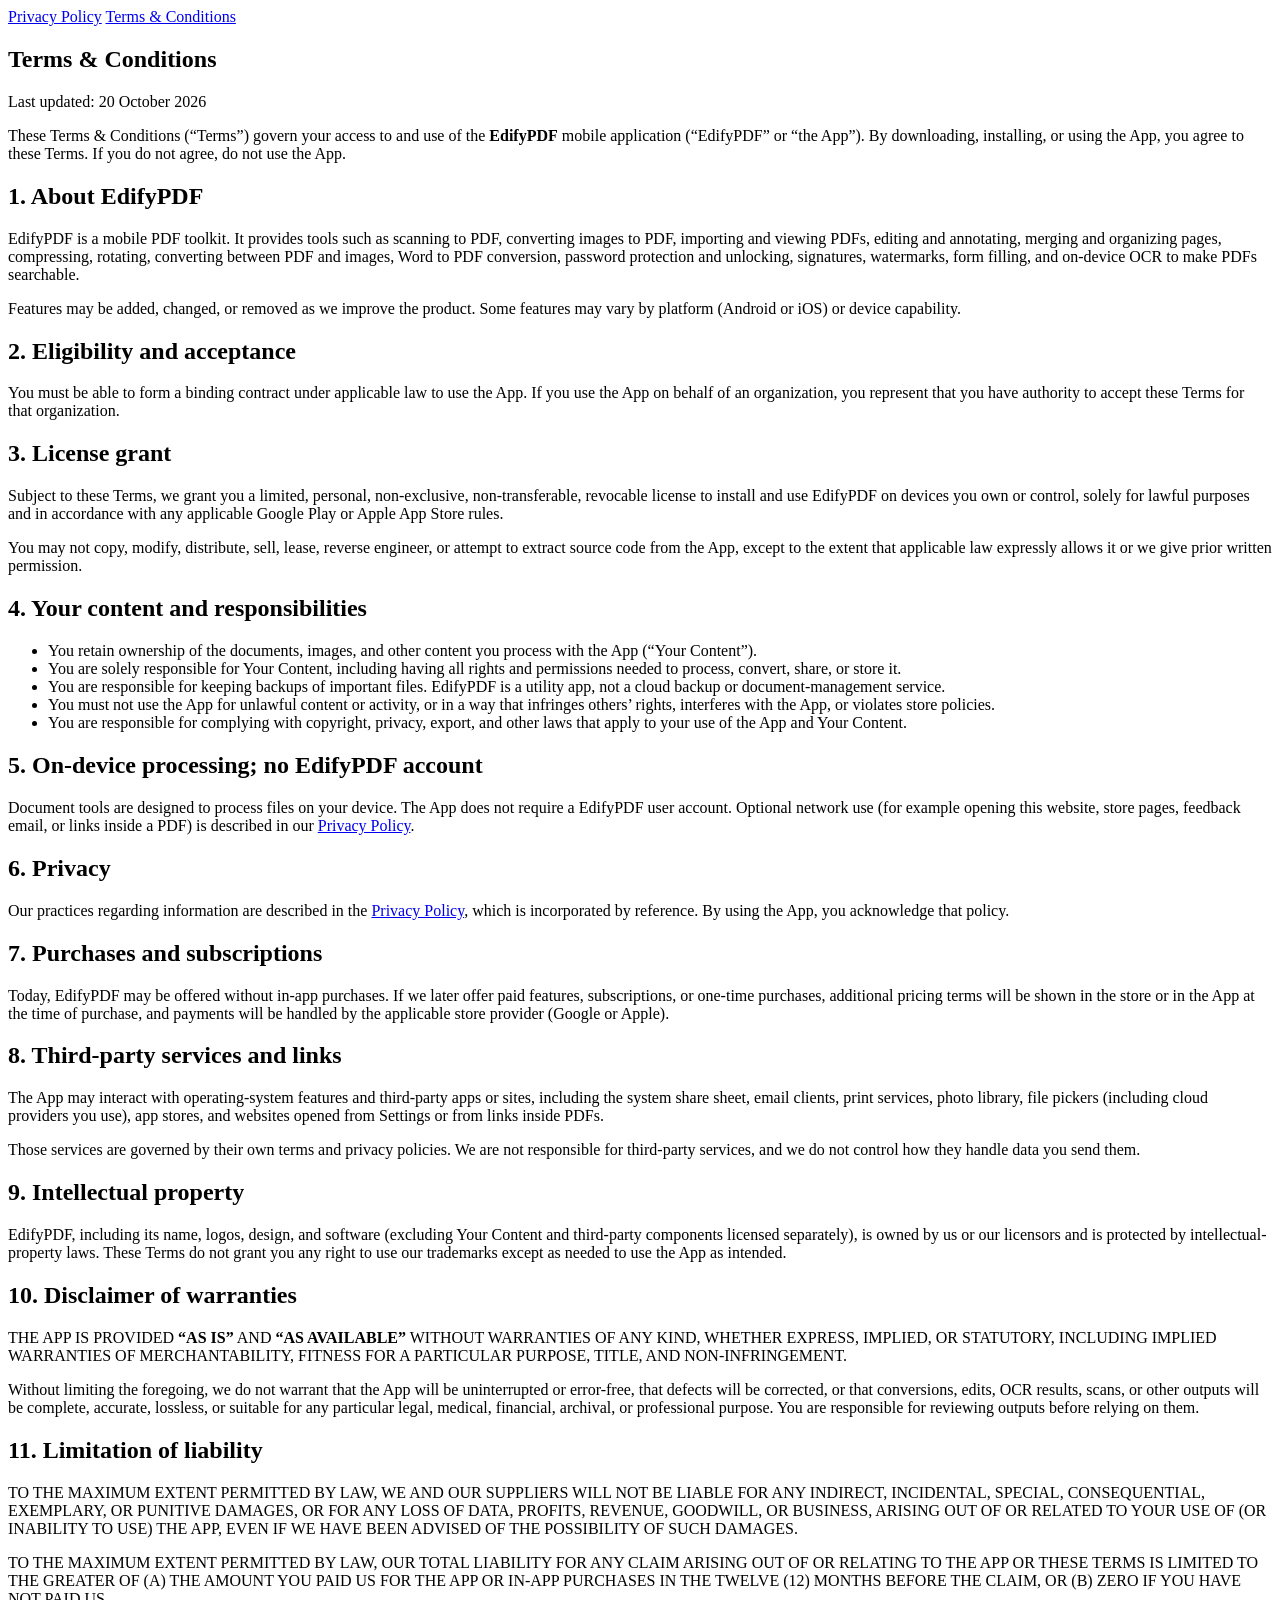
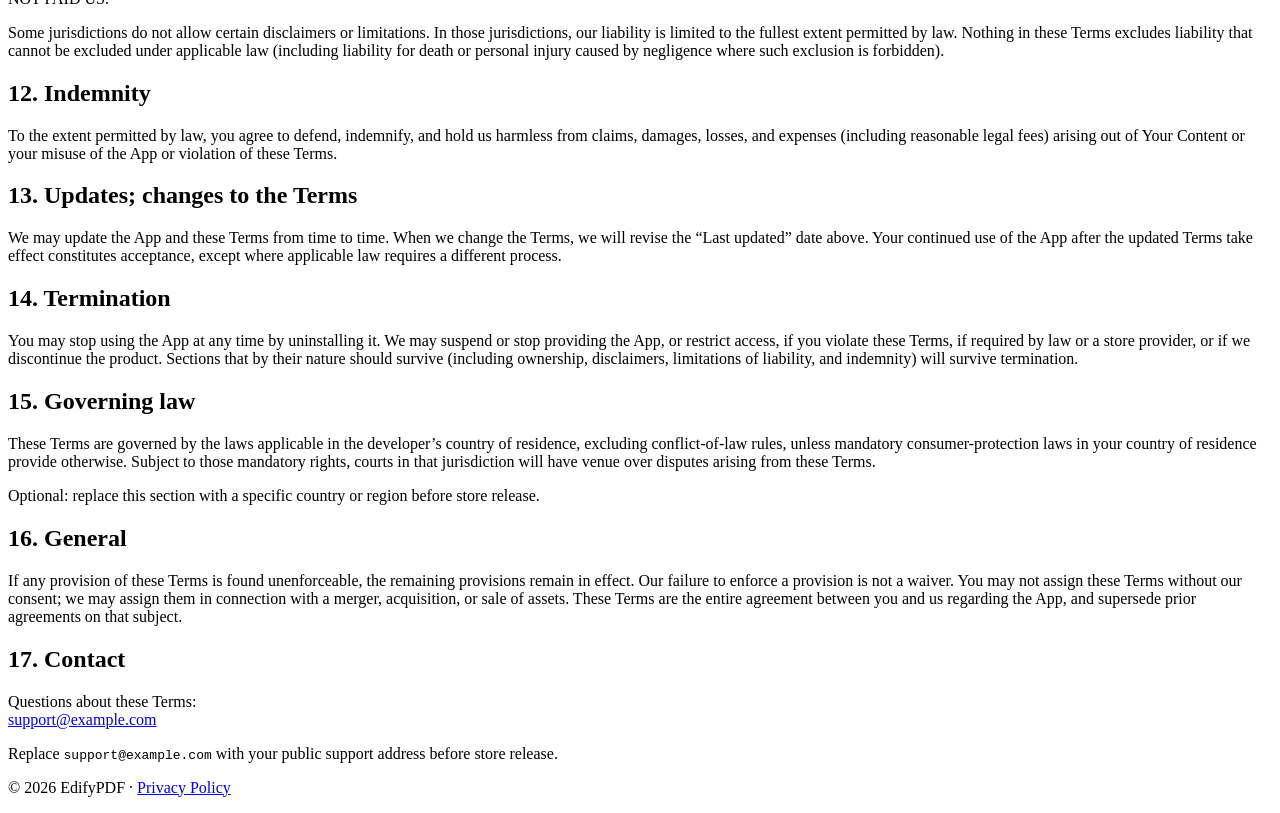
==== terms.html @ 78667383 "Project name changed" ====
<!DOCTYPE html>
<html lang="en">
  <head>
    <meta charset="utf-8" />
    <meta name="viewport" content="width=device-width, initial-scale=1" />
    <title>Terms &amp; Conditions — EdifyPDF</title>
    <meta
      name="description"
      content="Terms and Conditions for the EdifyPDF mobile application."
    />
    <link rel="stylesheet" href="styles.css" />
  </head>
  <body>
    <header>
      <nav>
        <a href="privacy.html">Privacy Policy</a>
        <a href="terms.html">Terms &amp; Conditions</a>
      </nav>
    </header>
    <main>
      <article class="card">
        <h1>Terms &amp; Conditions</h1>
        <p class="muted">Last updated: 20 October 2026</p>

        <p>
          These Terms &amp; Conditions (“Terms”) govern your access to and use
          of the <strong>EdifyPDF</strong> mobile application (“EdifyPDF” or
          “the App”). By downloading, installing, or using the App, you agree to
          these Terms. If you do not agree, do not use the App.
        </p>

        <h2>1. About EdifyPDF</h2>
        <p>
          EdifyPDF is a mobile PDF toolkit. It provides tools such as scanning
          to PDF, converting images to PDF, importing and viewing PDFs, editing
          and annotating, merging and organizing pages, compressing, rotating,
          converting between PDF and images, Word to PDF conversion, password
          protection and unlocking, signatures, watermarks, form filling, and
          on-device OCR to make PDFs searchable.
        </p>
        <p>
          Features may be added, changed, or removed as we improve the product.
          Some features may vary by platform (Android or iOS) or device
          capability.
        </p>

        <h2>2. Eligibility and acceptance</h2>
        <p>
          You must be able to form a binding contract under applicable law to
          use the App. If you use the App on behalf of an organization, you
          represent that you have authority to accept these Terms for that
          organization.
        </p>

        <h2>3. License grant</h2>
        <p>
          Subject to these Terms, we grant you a limited, personal,
          non-exclusive, non-transferable, revocable license to install and use
          EdifyPDF on devices you own or control, solely for lawful purposes
          and in accordance with any applicable Google Play or Apple App Store
          rules.
        </p>
        <p>
          You may not copy, modify, distribute, sell, lease, reverse engineer,
          or attempt to extract source code from the App, except to the extent
          that applicable law expressly allows it or we give prior written
          permission.
        </p>

        <h2>4. Your content and responsibilities</h2>
        <ul>
          <li>
            You retain ownership of the documents, images, and other content you
            process with the App (“Your Content”).
          </li>
          <li>
            You are solely responsible for Your Content, including having all
            rights and permissions needed to process, convert, share, or store
            it.
          </li>
          <li>
            You are responsible for keeping backups of important files. EdifyPDF is a utility app, not a cloud backup or document-management
            service.
          </li>
          <li>
            You must not use the App for unlawful content or activity, or in a
            way that infringes others’ rights, interferes with the App, or
            violates store policies.
          </li>
          <li>
            You are responsible for complying with copyright, privacy, export,
            and other laws that apply to your use of the App and Your Content.
          </li>
        </ul>

        <h2>5. On-device processing; no EdifyPDF account</h2>
        <p>
          Document tools are designed to process files on your device. The App
          does not require a EdifyPDF user account. Optional network use (for
          example opening this website, store pages, feedback email, or links
          inside a PDF) is described in our
          <a href="privacy.html">Privacy Policy</a>.
        </p>

        <h2>6. Privacy</h2>
        <p>
          Our practices regarding information are described in the
          <a href="privacy.html">Privacy Policy</a>, which is incorporated by
          reference. By using the App, you acknowledge that policy.
        </p>

        <h2>7. Purchases and subscriptions</h2>
        <p>
          Today, EdifyPDF may be offered without in-app purchases. If we later
          offer paid features, subscriptions, or one-time purchases, additional
          pricing terms will be shown in the store or in the App at the time of
          purchase, and payments will be handled by the applicable store
          provider (Google or Apple).
        </p>

        <h2>8. Third-party services and links</h2>
        <p>
          The App may interact with operating-system features and third-party
          apps or sites, including the system share sheet, email clients, print
          services, photo library, file pickers (including cloud providers you
          use), app stores, and websites opened from Settings or from links
          inside PDFs.
        </p>
        <p>
          Those services are governed by their own terms and privacy policies.
          We are not responsible for third-party services, and we do not control
          how they handle data you send them.
        </p>

        <h2>9. Intellectual property</h2>
        <p>
          EdifyPDF, including its name, logos, design, and software (excluding
          Your Content and third-party components licensed separately), is owned
          by us or our licensors and is protected by intellectual-property laws.
          These Terms do not grant you any right to use our trademarks except as
          needed to use the App as intended.
        </p>

        <h2>10. Disclaimer of warranties</h2>
        <p>
          THE APP IS PROVIDED <strong>“AS IS”</strong> AND
          <strong>“AS AVAILABLE”</strong> WITHOUT WARRANTIES OF ANY KIND,
          WHETHER EXPRESS, IMPLIED, OR STATUTORY, INCLUDING IMPLIED WARRANTIES OF
          MERCHANTABILITY, FITNESS FOR A PARTICULAR PURPOSE, TITLE, AND
          NON-INFRINGEMENT.
        </p>
        <p>
          Without limiting the foregoing, we do not warrant that the App will be
          uninterrupted or error-free, that defects will be corrected, or that
          conversions, edits, OCR results, scans, or other outputs will be
          complete, accurate, lossless, or suitable for any particular legal,
          medical, financial, archival, or professional purpose. You are
          responsible for reviewing outputs before relying on them.
        </p>

        <h2>11. Limitation of liability</h2>
        <p>
          TO THE MAXIMUM EXTENT PERMITTED BY LAW, WE AND OUR SUPPLIERS WILL NOT
          BE LIABLE FOR ANY INDIRECT, INCIDENTAL, SPECIAL, CONSEQUENTIAL,
          EXEMPLARY, OR PUNITIVE DAMAGES, OR FOR ANY LOSS OF DATA, PROFITS,
          REVENUE, GOODWILL, OR BUSINESS, ARISING OUT OF OR RELATED TO YOUR USE
          OF (OR INABILITY TO USE) THE APP, EVEN IF WE HAVE BEEN ADVISED OF THE
          POSSIBILITY OF SUCH DAMAGES.
        </p>
        <p>
          TO THE MAXIMUM EXTENT PERMITTED BY LAW, OUR TOTAL LIABILITY FOR ANY
          CLAIM ARISING OUT OF OR RELATING TO THE APP OR THESE TERMS IS LIMITED
          TO THE GREATER OF (A) THE AMOUNT YOU PAID US FOR THE APP OR IN-APP
          PURCHASES IN THE TWELVE (12) MONTHS BEFORE THE CLAIM, OR (B) ZERO IF
          YOU HAVE NOT PAID US.
        </p>
        <p>
          Some jurisdictions do not allow certain disclaimers or limitations. In
          those jurisdictions, our liability is limited to the fullest extent
          permitted by law. Nothing in these Terms excludes liability that
          cannot be excluded under applicable law (including liability for death
          or personal injury caused by negligence where such exclusion is
          forbidden).
        </p>

        <h2>12. Indemnity</h2>
        <p>
          To the extent permitted by law, you agree to defend, indemnify, and
          hold us harmless from claims, damages, losses, and expenses (including
          reasonable legal fees) arising out of Your Content or your misuse of
          the App or violation of these Terms.
        </p>

        <h2>13. Updates; changes to the Terms</h2>
        <p>
          We may update the App and these Terms from time to time. When we
          change the Terms, we will revise the “Last updated” date above. Your
          continued use of the App after the updated Terms take effect
          constitutes acceptance, except where applicable law requires a
          different process.
        </p>

        <h2>14. Termination</h2>
        <p>
          You may stop using the App at any time by uninstalling it. We may
          suspend or stop providing the App, or restrict access, if you violate
          these Terms, if required by law or a store provider, or if we
          discontinue the product. Sections that by their nature should survive
          (including ownership, disclaimers, limitations of liability, and
          indemnity) will survive termination.
        </p>

        <h2>15. Governing law</h2>
        <p>
          These Terms are governed by the laws applicable in the developer’s
          country of residence, excluding conflict-of-law rules, unless
          mandatory consumer-protection laws in your country of residence
          provide otherwise. Subject to those mandatory rights, courts in that
          jurisdiction will have venue over disputes arising from these Terms.
        </p>
        <p class="muted">
          Optional: replace this section with a specific country or region
          before store release.
        </p>

        <h2>16. General</h2>
        <p>
          If any provision of these Terms is found unenforceable, the remaining
          provisions remain in effect. Our failure to enforce a provision is not
          a waiver. You may not assign these Terms without our consent; we may
          assign them in connection with a merger, acquisition, or sale of
          assets. These Terms are the entire agreement between you and us
          regarding the App, and supersede prior agreements on that subject.
        </p>

        <h2>17. Contact</h2>
        <p>
          Questions about these Terms:<br />
          <a href="mailto:support@example.com">support@example.com</a>
        </p>
        <p class="muted">
          Replace <code>support@example.com</code> with your public support
          address before store release.
        </p>
      </article>
    </main>
    <footer>
      <p>© 2026 EdifyPDF · <a href="privacy.html">Privacy Policy</a></p>
    </footer>
  </body>
</html>
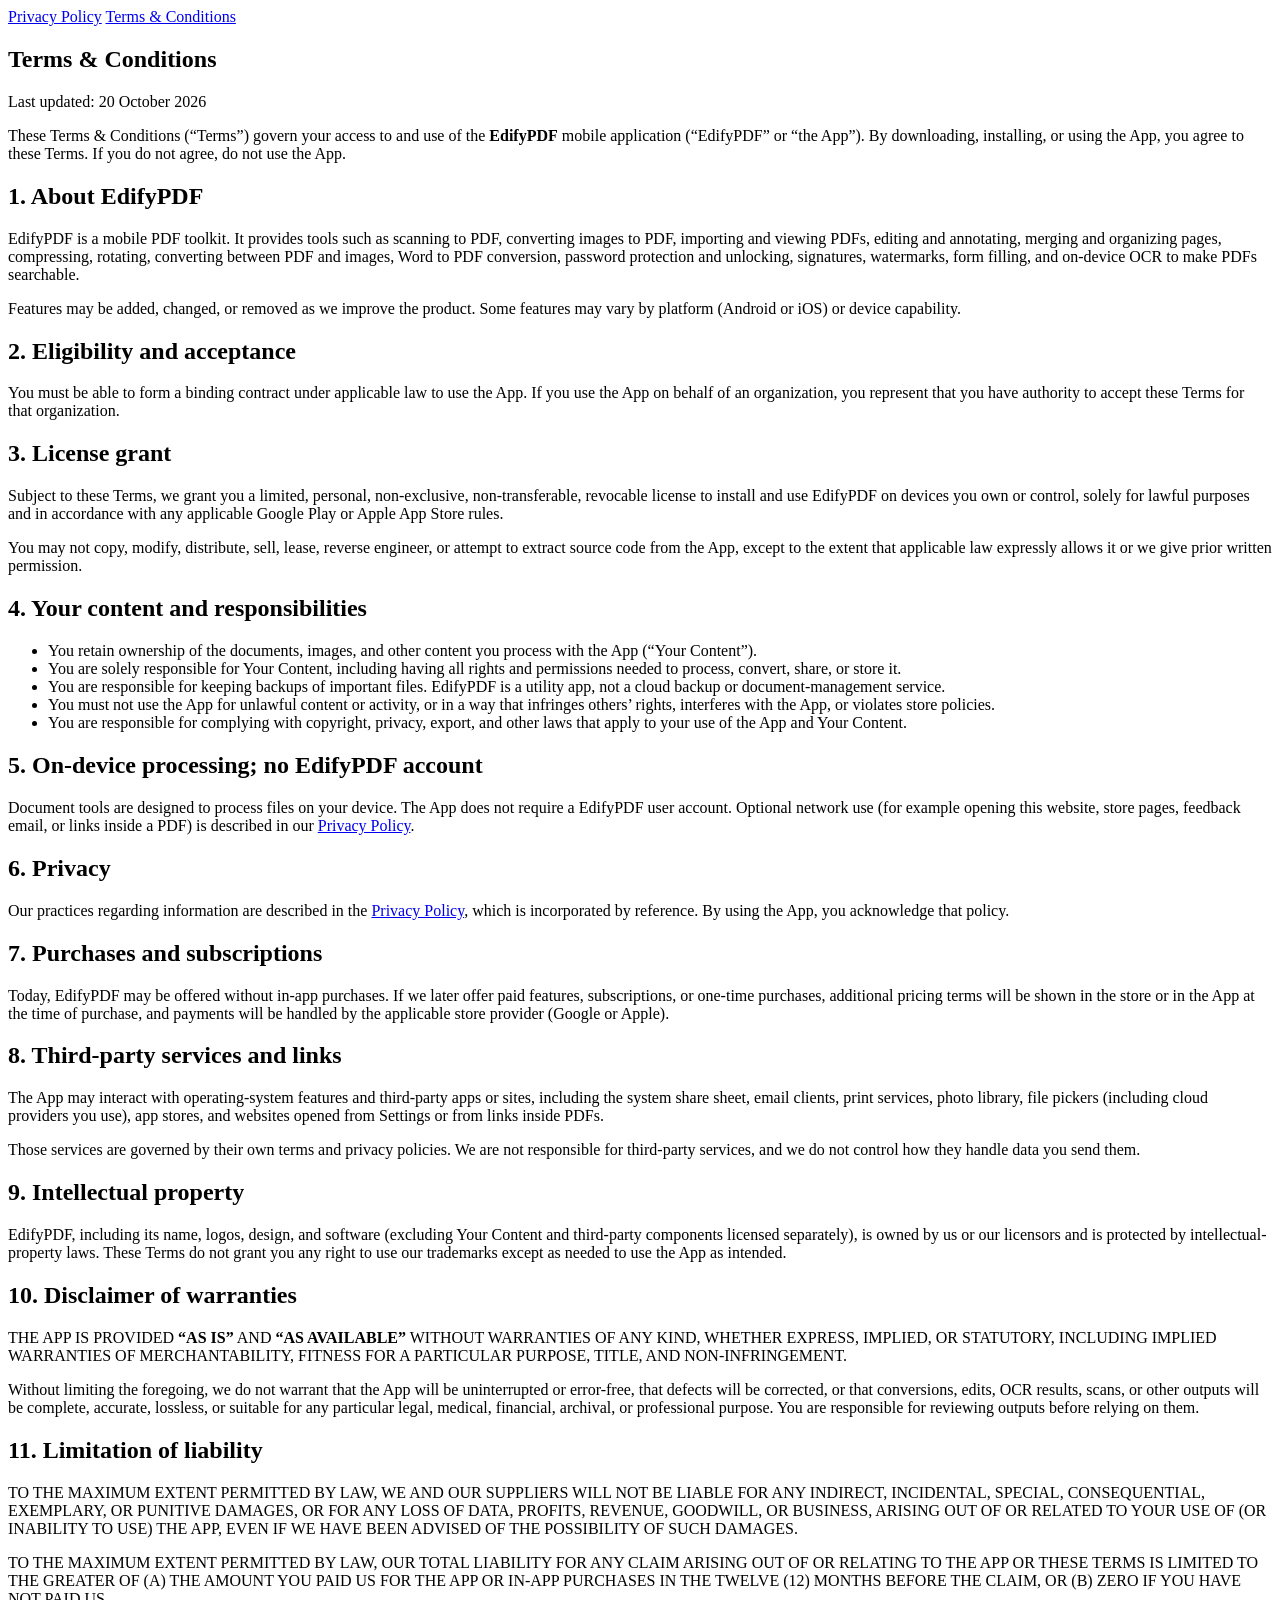
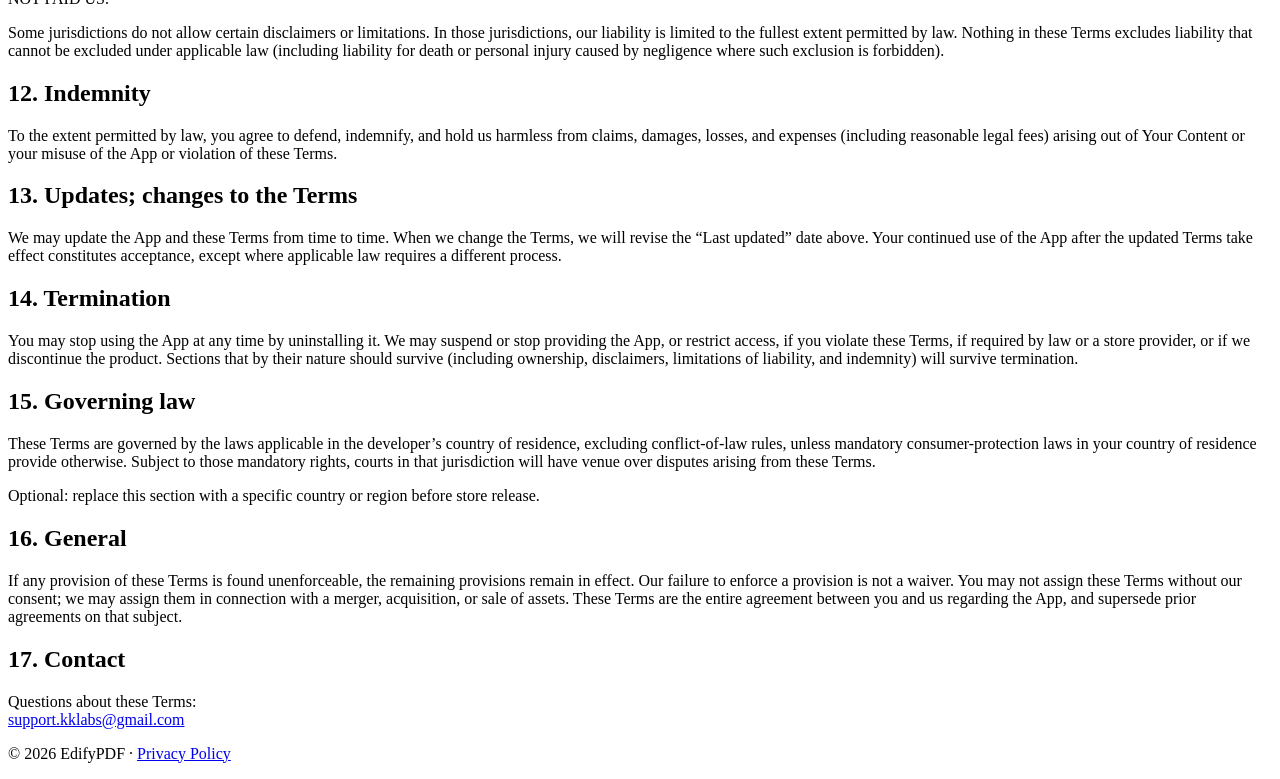
==== commit 75d92736: "added email address" ====
--- a/terms.html
+++ b/terms.html
@@ -236,11 +236,7 @@
         <h2>17. Contact</h2>
         <p>
           Questions about these Terms:<br />
-          <a href="mailto:support@example.com">support@example.com</a>
-        </p>
-        <p class="muted">
-          Replace <code>support@example.com</code> with your public support
-          address before store release.
+          <a href="mailto:support.kklabs@gmail.com">support.kklabs@gmail.com</a>
         </p>
       </article>
     </main>
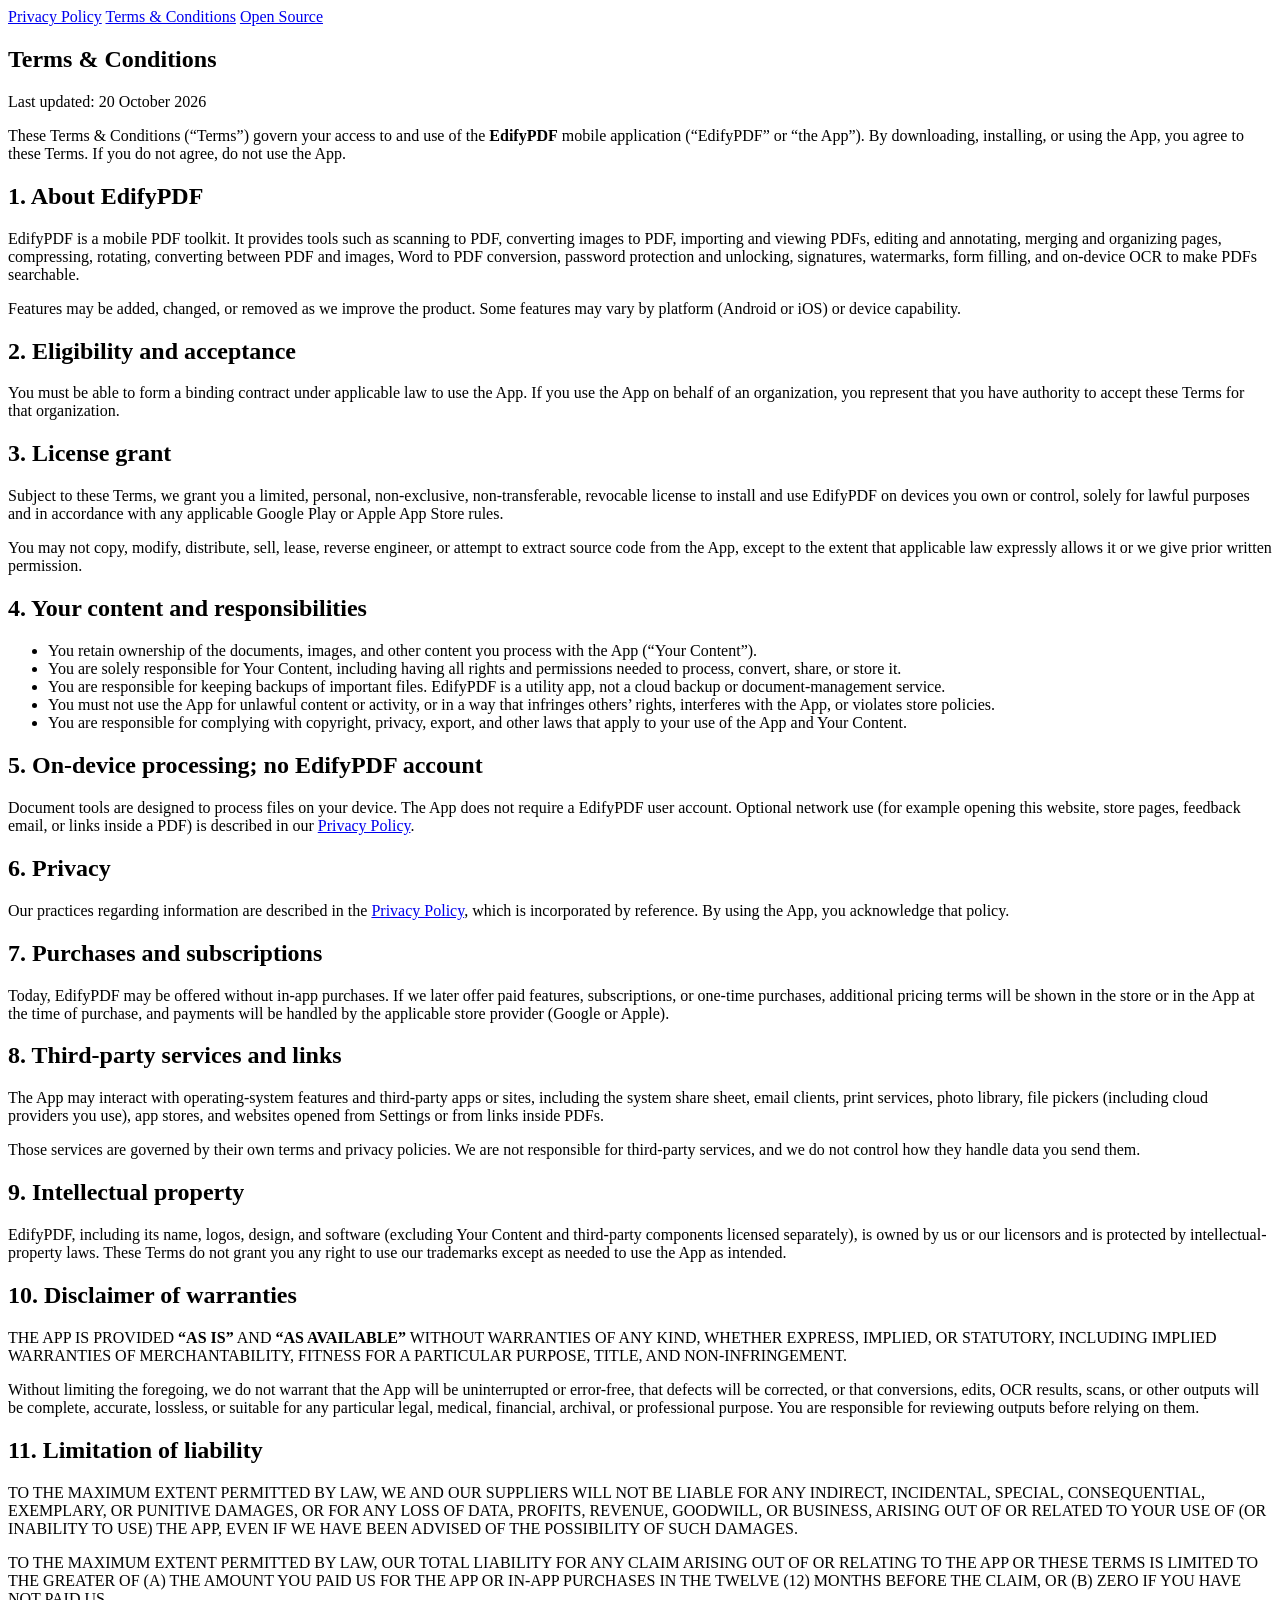
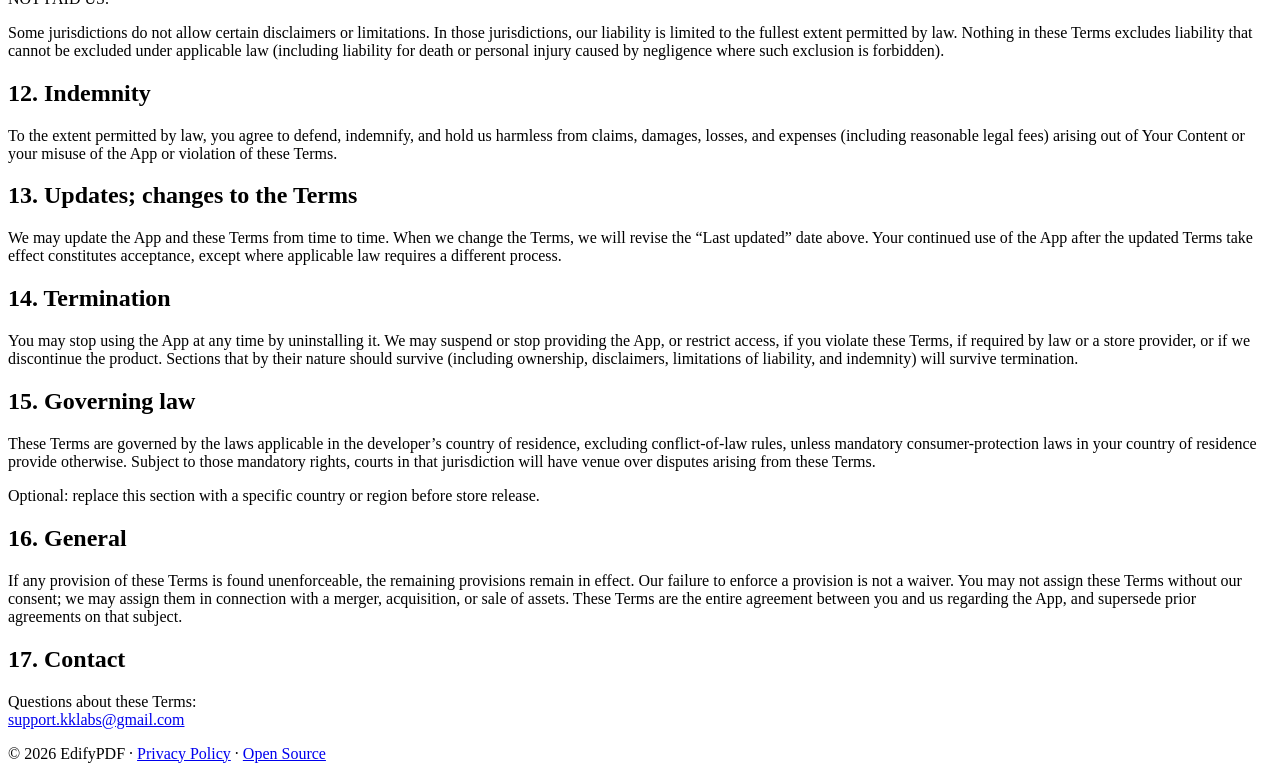
==== commit 792b971a: "licensing related info added" ====
--- a/terms.html
+++ b/terms.html
@@ -15,6 +15,7 @@
       <nav>
         <a href="privacy.html">Privacy Policy</a>
         <a href="terms.html">Terms &amp; Conditions</a>
+        <a href="open-source.html">Open Source</a>
       </nav>
     </header>
     <main>
@@ -241,7 +242,7 @@
       </article>
     </main>
     <footer>
-      <p>© 2026 EdifyPDF · <a href="privacy.html">Privacy Policy</a></p>
+      <p>© 2026 EdifyPDF · <a href="privacy.html">Privacy Policy</a> · <a href="open-source.html">Open Source</a></p>
     </footer>
   </body>
 </html>
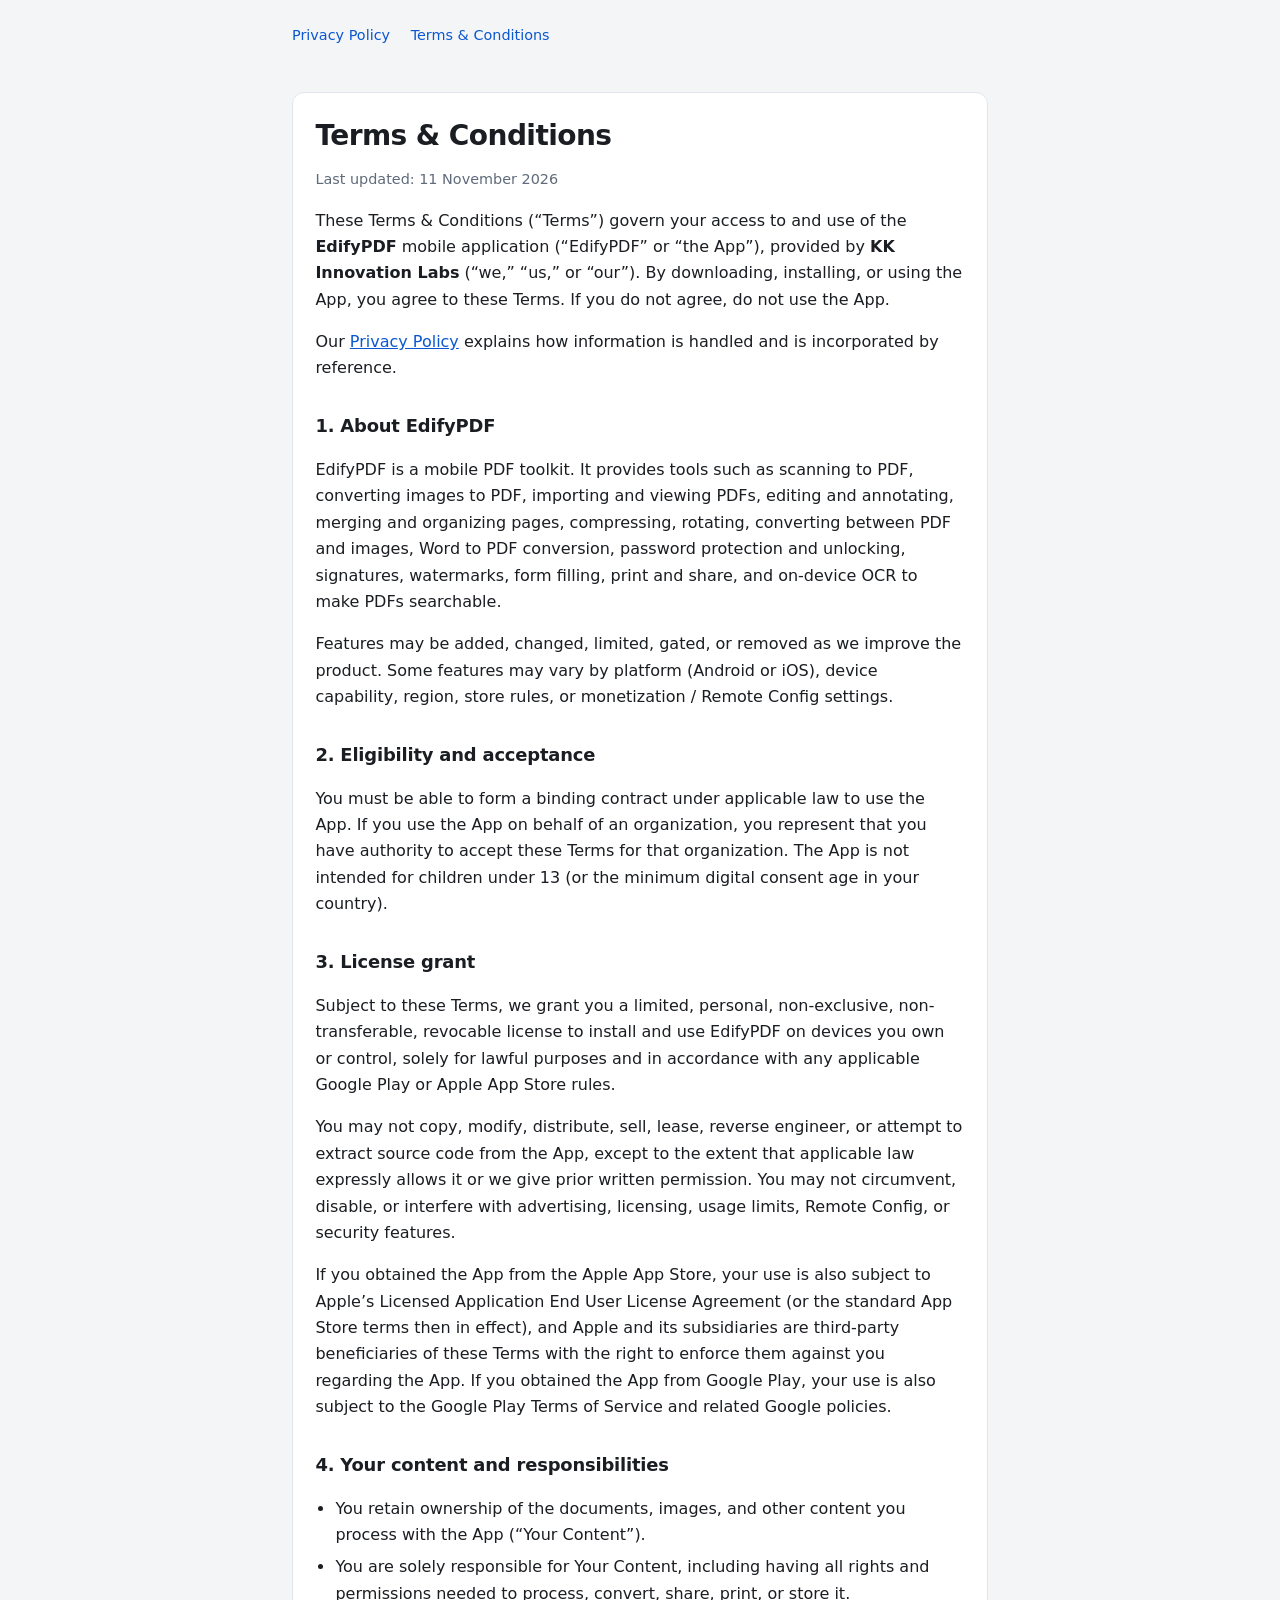
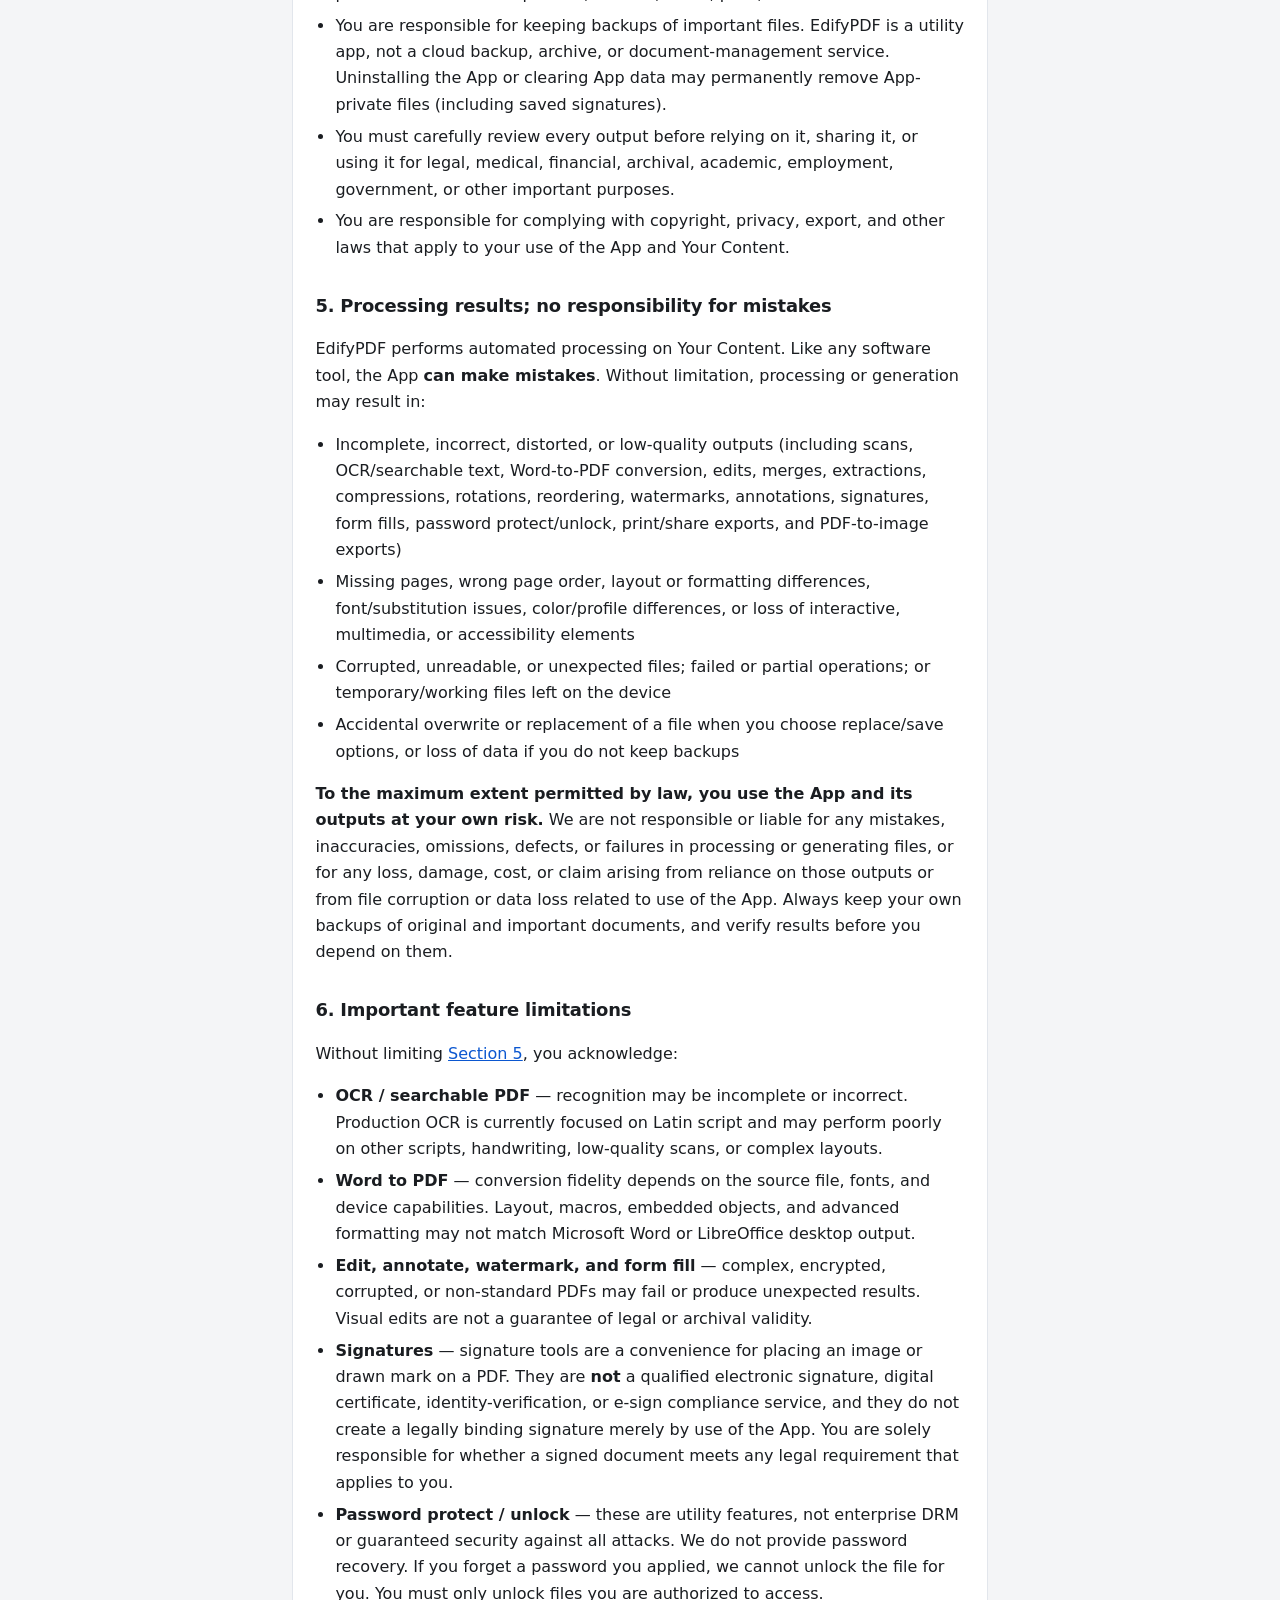
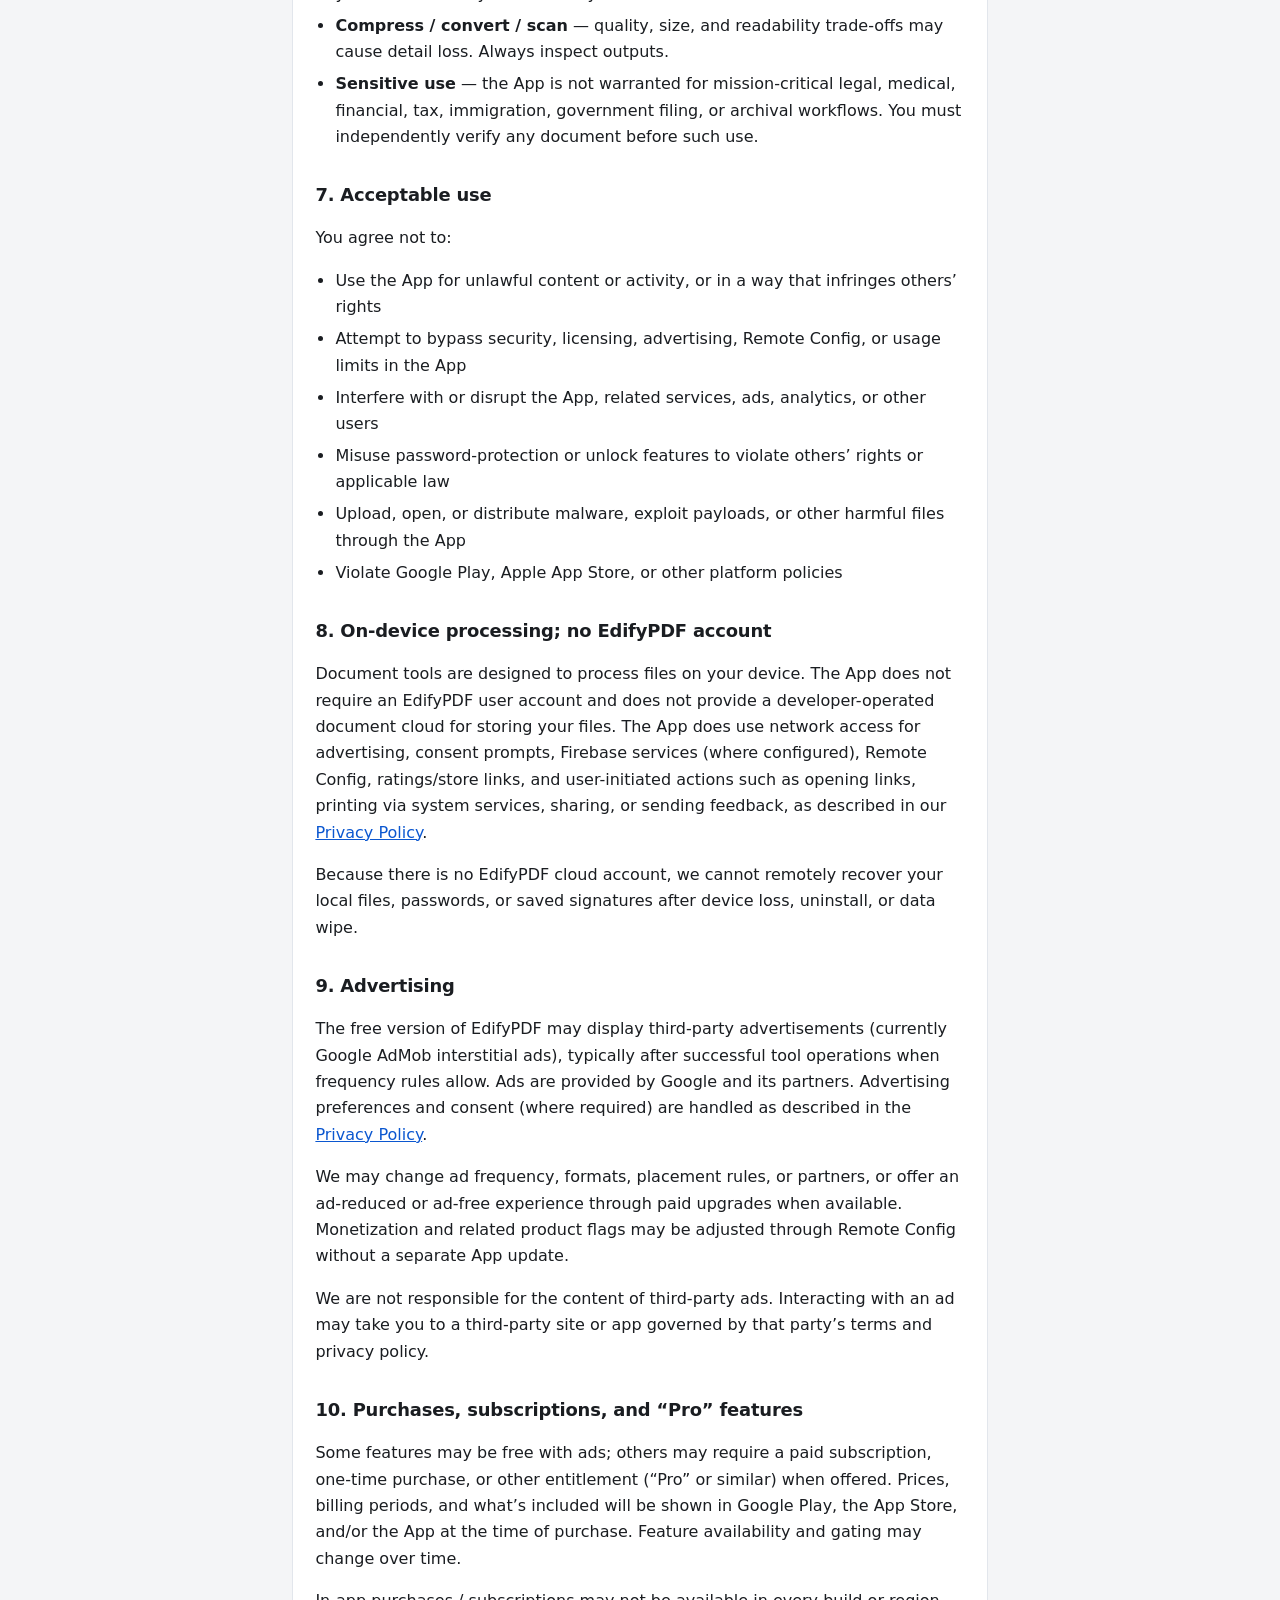
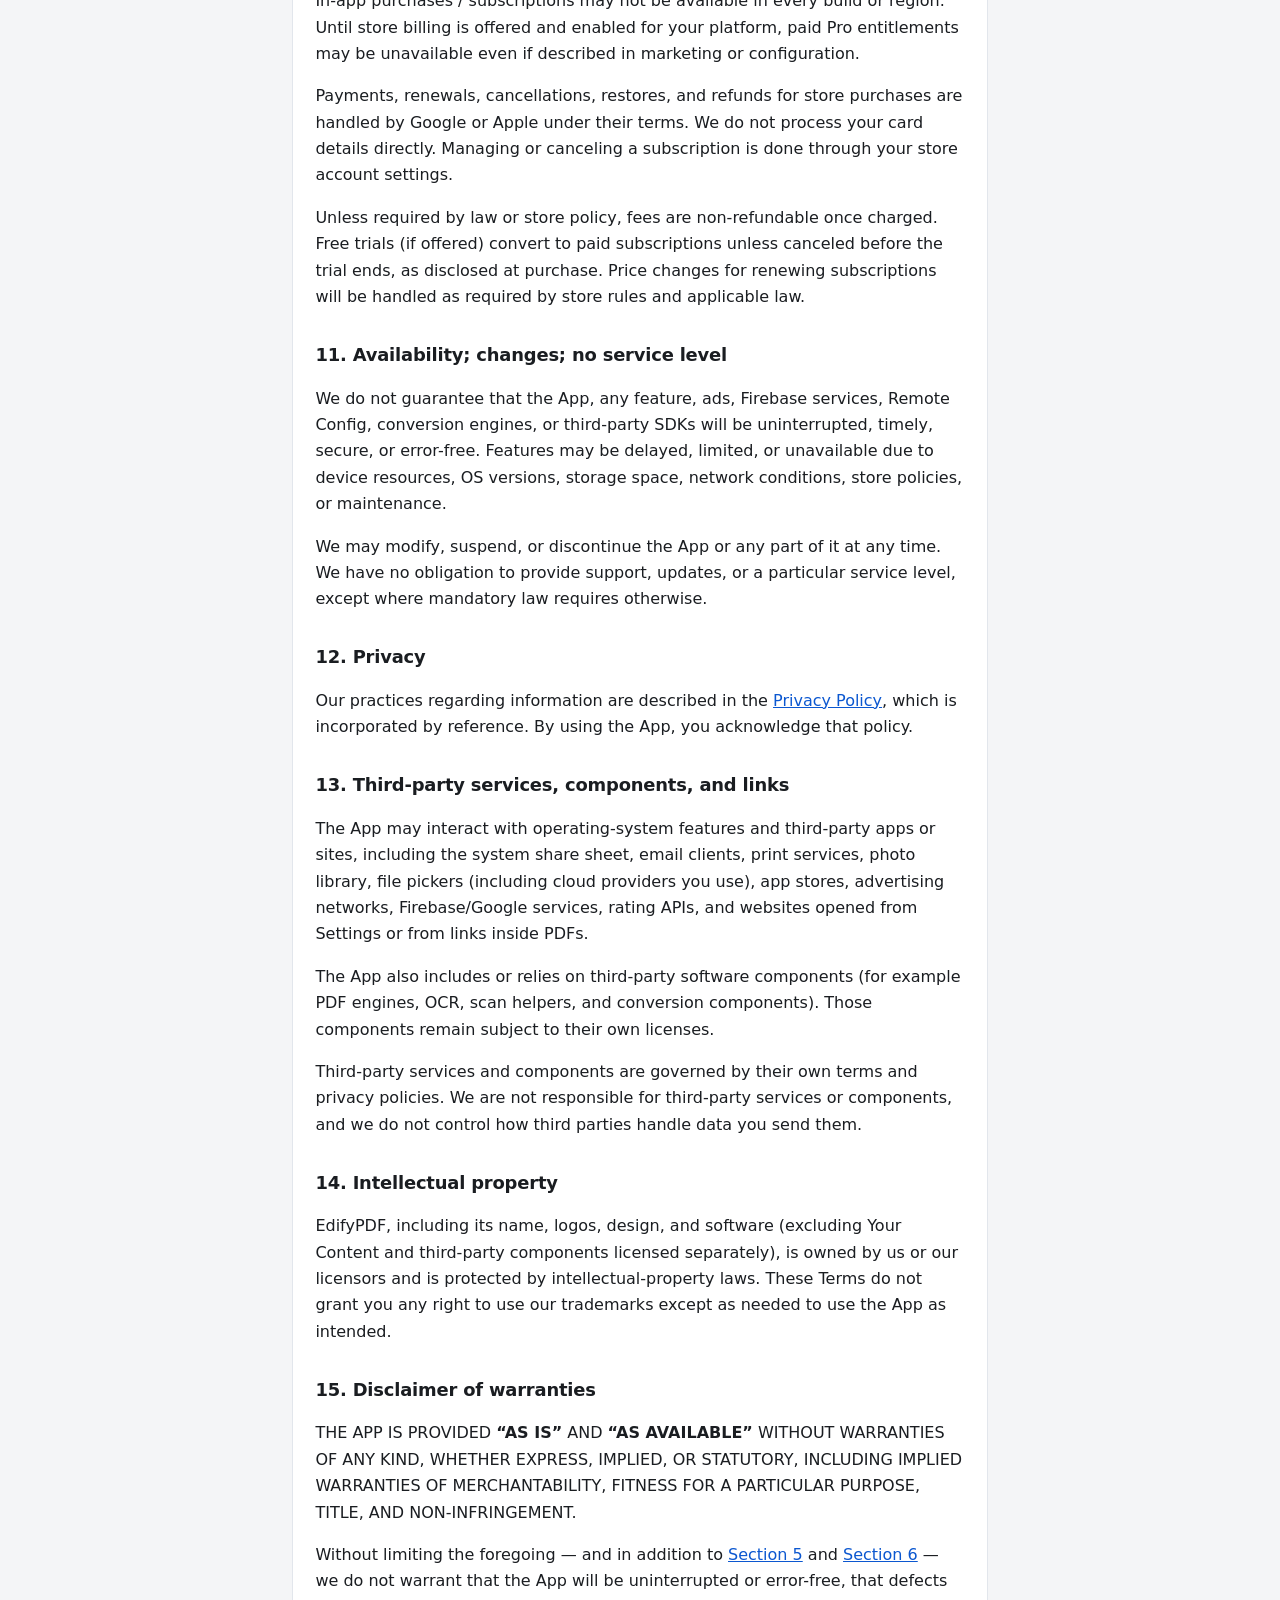
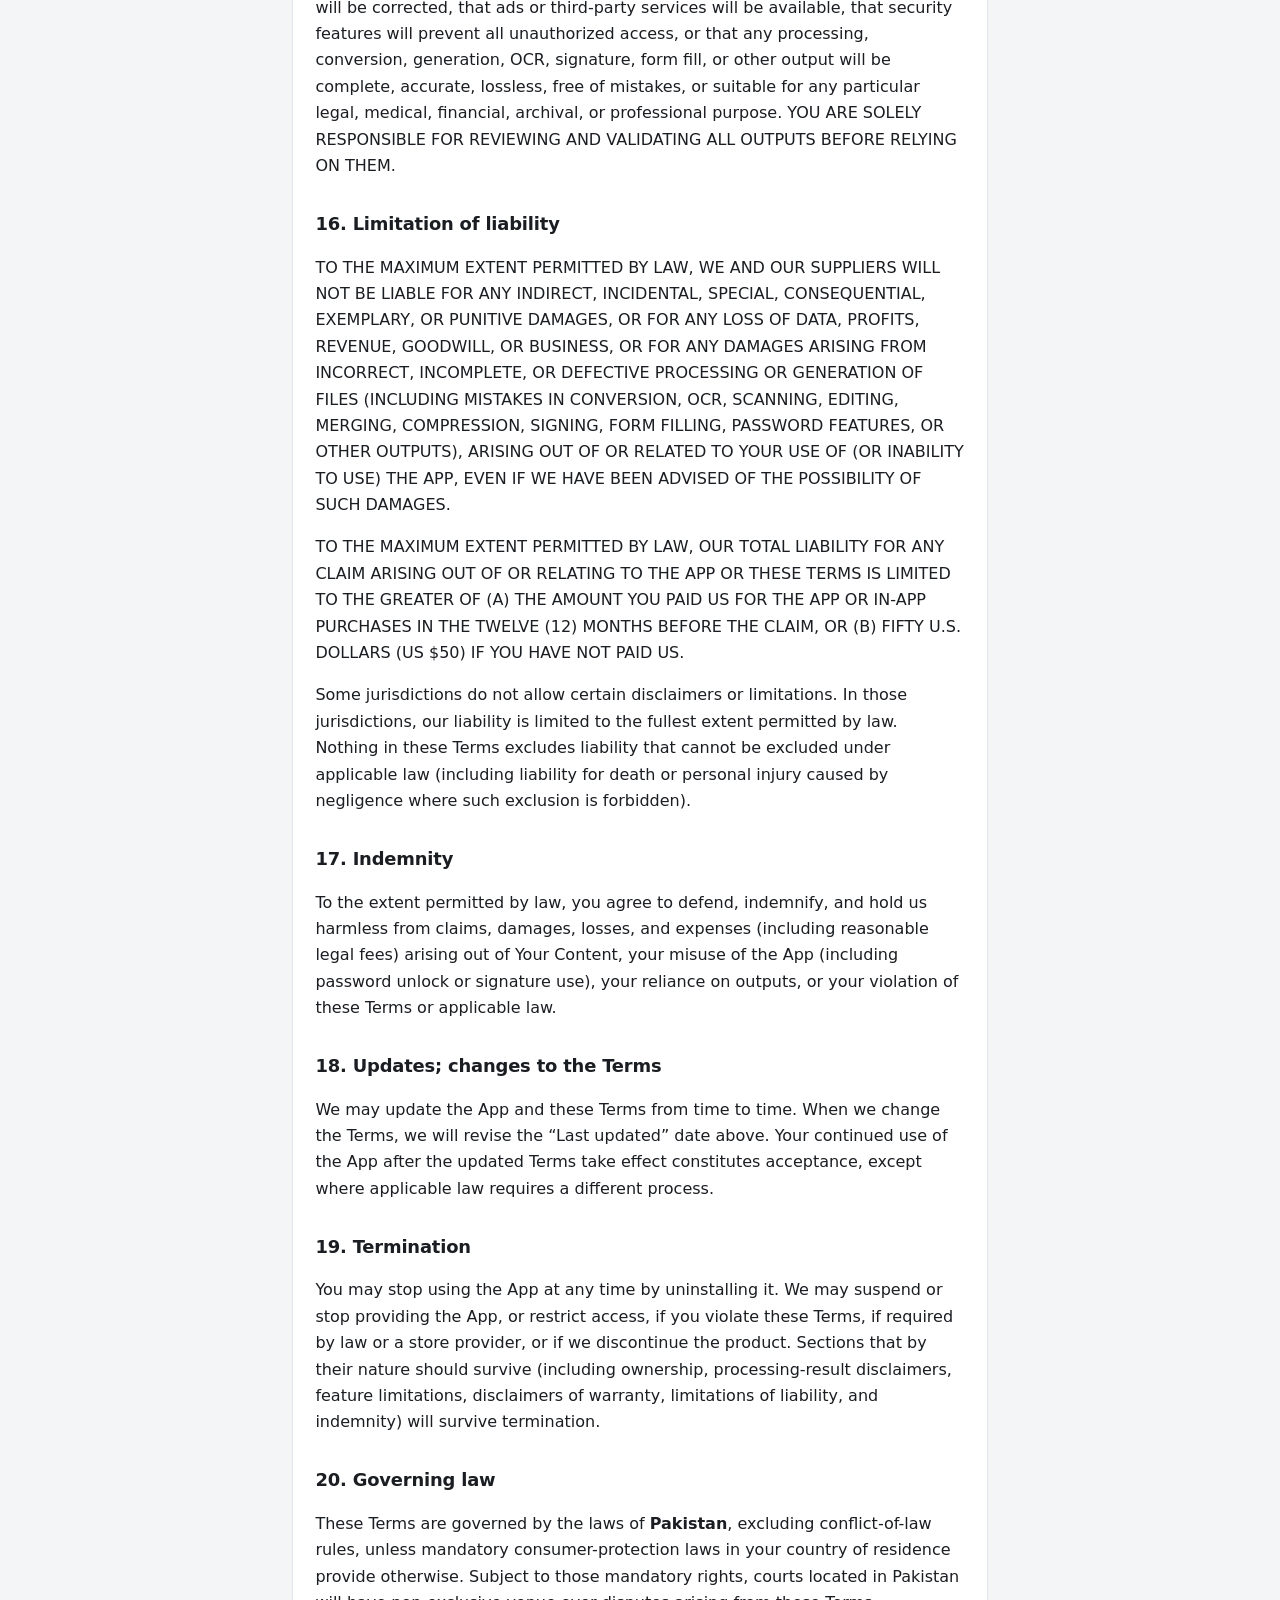
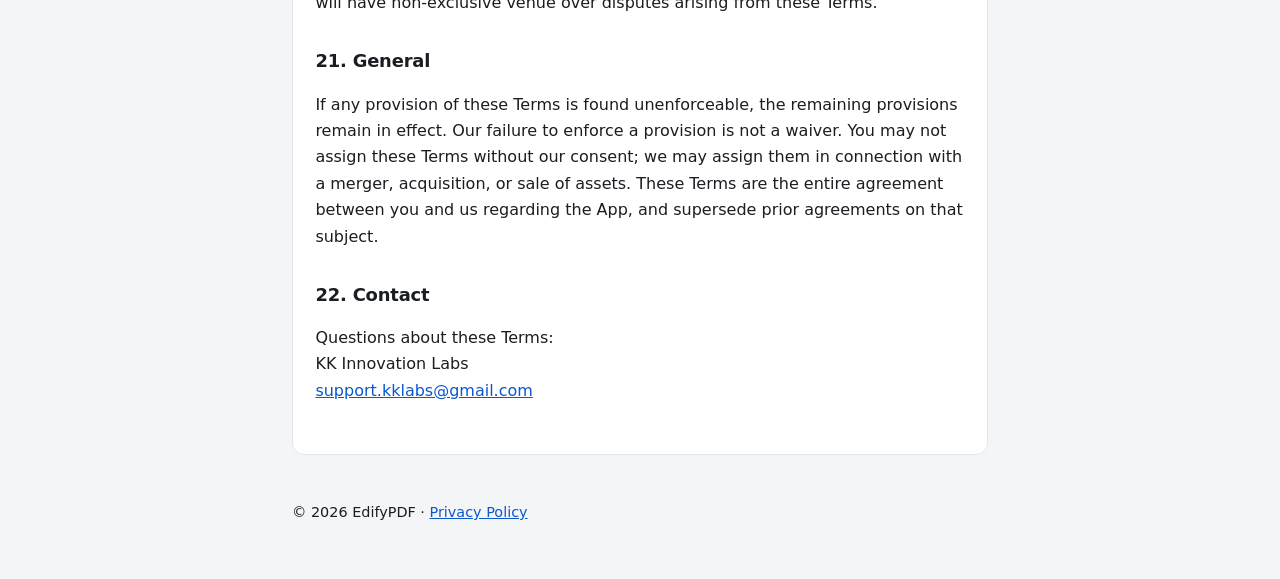
==== commit 2c447d88: "All pages improved" ====
--- a/terms.html
+++ b/terms.html
@@ -6,7 +6,7 @@
     <title>Terms &amp; Conditions — EdifyPDF</title>
     <meta
       name="description"
-      content="Terms and Conditions for the EdifyPDF mobile application."
+      content="Terms and Conditions for the EdifyPDF mobile PDF toolkit."
     />
     <link rel="stylesheet" href="styles.css" />
   </head>
@@ -15,19 +15,23 @@
       <nav>
         <a href="privacy.html">Privacy Policy</a>
         <a href="terms.html">Terms &amp; Conditions</a>
-        <a href="open-source.html">Open Source</a>
       </nav>
     </header>
     <main>
       <article class="card">
         <h1>Terms &amp; Conditions</h1>
-        <p class="muted">Last updated: 20 October 2026</p>
+        <p class="muted">Last updated: 11 November 2026</p>
 
         <p>
           These Terms &amp; Conditions (“Terms”) govern your access to and use
           of the <strong>EdifyPDF</strong> mobile application (“EdifyPDF” or
-          “the App”). By downloading, installing, or using the App, you agree to
-          these Terms. If you do not agree, do not use the App.
+          “the App”), provided by <strong>KK Innovation Labs</strong> (“we,”
+          “us,” or “our”). By downloading, installing, or using the App, you
+          agree to these Terms. If you do not agree, do not use the App.
+        </p>
+        <p>
+          Our <a href="privacy.html">Privacy Policy</a> explains how information
+          is handled and is incorporated by reference.
         </p>
 
         <h2>1. About EdifyPDF</h2>
@@ -36,13 +40,14 @@
           to PDF, converting images to PDF, importing and viewing PDFs, editing
           and annotating, merging and organizing pages, compressing, rotating,
           converting between PDF and images, Word to PDF conversion, password
-          protection and unlocking, signatures, watermarks, form filling, and
-          on-device OCR to make PDFs searchable.
-        </p>
-        <p>
-          Features may be added, changed, or removed as we improve the product.
-          Some features may vary by platform (Android or iOS) or device
-          capability.
+          protection and unlocking, signatures, watermarks, form filling, print
+          and share, and on-device OCR to make PDFs searchable.
+        </p>
+        <p>
+          Features may be added, changed, limited, gated, or removed as we
+          improve the product. Some features may vary by platform (Android or
+          iOS), device capability, region, store rules, or monetization /
+          Remote Config settings.
         </p>
 
         <h2>2. Eligibility and acceptance</h2>
@@ -50,7 +55,8 @@
           You must be able to form a binding contract under applicable law to
           use the App. If you use the App on behalf of an organization, you
           represent that you have authority to accept these Terms for that
-          organization.
+          organization. The App is not intended for children under 13 (or the
+          minimum digital consent age in your country).
         </p>
 
         <h2>3. License grant</h2>
@@ -65,7 +71,18 @@
           You may not copy, modify, distribute, sell, lease, reverse engineer,
           or attempt to extract source code from the App, except to the extent
           that applicable law expressly allows it or we give prior written
-          permission.
+          permission. You may not circumvent, disable, or interfere with
+          advertising, licensing, usage limits, Remote Config, or security
+          features.
+        </p>
+        <p>
+          If you obtained the App from the Apple App Store, your use is also
+          subject to Apple’s Licensed Application End User License Agreement
+          (or the standard App Store terms then in effect), and Apple and its
+          subsidiaries are third-party beneficiaries of these Terms with the
+          right to enforce them against you regarding the App. If you obtained
+          the App from Google Play, your use is also subject to the Google Play
+          Terms of Service and related Google policies.
         </p>
 
         <h2>4. Your content and responsibilities</h2>
@@ -76,17 +93,20 @@
           </li>
           <li>
             You are solely responsible for Your Content, including having all
-            rights and permissions needed to process, convert, share, or store
-            it.
-          </li>
-          <li>
-            You are responsible for keeping backups of important files. EdifyPDF is a utility app, not a cloud backup or document-management
-            service.
-          </li>
-          <li>
-            You must not use the App for unlawful content or activity, or in a
-            way that infringes others’ rights, interferes with the App, or
-            violates store policies.
+            rights and permissions needed to process, convert, share, print, or
+            store it.
+          </li>
+          <li>
+            You are responsible for keeping backups of important files.
+            EdifyPDF is a utility app, not a cloud backup, archive, or
+            document-management service. Uninstalling the App or clearing App
+            data may permanently remove App-private files (including saved
+            signatures).
+          </li>
+          <li>
+            You must carefully review every output before relying on it,
+            sharing it, or using it for legal, medical, financial, archival,
+            academic, employment, government, or other important purposes.
           </li>
           <li>
             You are responsible for complying with copyright, privacy, export,
@@ -94,46 +114,239 @@
           </li>
         </ul>
 
-        <h2>5. On-device processing; no EdifyPDF account</h2>
+        <h2 id="processing-results">
+          5. Processing results; no responsibility for mistakes
+        </h2>
+        <p>
+          EdifyPDF performs automated processing on Your Content. Like any
+          software tool, the App <strong>can make mistakes</strong>. Without
+          limitation, processing or generation may result in:
+        </p>
+        <ul>
+          <li>
+            Incomplete, incorrect, distorted, or low-quality outputs (including
+            scans, OCR/searchable text, Word-to-PDF conversion, edits, merges,
+            extractions, compressions, rotations, reordering, watermarks,
+            annotations, signatures, form fills, password protect/unlock,
+            print/share exports, and PDF-to-image exports)
+          </li>
+          <li>
+            Missing pages, wrong page order, layout or formatting differences,
+            font/substitution issues, color/profile differences, or loss of
+            interactive, multimedia, or accessibility elements
+          </li>
+          <li>
+            Corrupted, unreadable, or unexpected files; failed or partial
+            operations; or temporary/working files left on the device
+          </li>
+          <li>
+            Accidental overwrite or replacement of a file when you choose
+            replace/save options, or loss of data if you do not keep backups
+          </li>
+        </ul>
+        <p>
+          <strong
+            >To the maximum extent permitted by law, you use the App and its
+            outputs at your own risk.</strong
+          >
+          We are not responsible or liable for any mistakes, inaccuracies,
+          omissions, defects, or failures in processing or generating files, or
+          for any loss, damage, cost, or claim arising from reliance on those
+          outputs or from file corruption or data loss related to use of the
+          App. Always keep your own backups of original and important documents,
+          and verify results before you depend on them.
+        </p>
+
+        <h2 id="feature-limits">6. Important feature limitations</h2>
+        <p>
+          Without limiting
+          <a href="#processing-results">Section 5</a>, you acknowledge:
+        </p>
+        <ul>
+          <li>
+            <strong>OCR / searchable PDF</strong> — recognition may be
+            incomplete or incorrect. Production OCR is currently focused on
+            Latin script and may perform poorly on other scripts, handwriting,
+            low-quality scans, or complex layouts.
+          </li>
+          <li>
+            <strong>Word to PDF</strong> — conversion fidelity depends on the
+            source file, fonts, and device capabilities. Layout, macros,
+            embedded objects, and advanced formatting may not match Microsoft
+            Word or LibreOffice desktop output.
+          </li>
+          <li>
+            <strong>Edit, annotate, watermark, and form fill</strong> — complex,
+            encrypted, corrupted, or non-standard PDFs may fail or produce
+            unexpected results. Visual edits are not a guarantee of legal or
+            archival validity.
+          </li>
+          <li>
+            <strong>Signatures</strong> — signature tools are a convenience for
+            placing an image or drawn mark on a PDF. They are
+            <strong>not</strong> a qualified electronic signature, digital
+            certificate, identity-verification, or e-sign compliance service,
+            and they do not create a legally binding signature merely by use of
+            the App. You are solely responsible for whether a signed document
+            meets any legal requirement that applies to you.
+          </li>
+          <li>
+            <strong>Password protect / unlock</strong> — these are utility
+            features, not enterprise DRM or guaranteed security against all
+            attacks. We do not provide password recovery. If you forget a
+            password you applied, we cannot unlock the file for you. You must
+            only unlock files you are authorized to access.
+          </li>
+          <li>
+            <strong>Compress / convert / scan</strong> — quality, size, and
+            readability trade-offs may cause detail loss. Always inspect
+            outputs.
+          </li>
+          <li>
+            <strong>Sensitive use</strong> — the App is not warranted for
+            mission-critical legal, medical, financial, tax, immigration,
+            government filing, or archival workflows. You must independently
+            verify any document before such use.
+          </li>
+        </ul>
+
+        <h2>7. Acceptable use</h2>
+        <p>You agree not to:</p>
+        <ul>
+          <li>
+            Use the App for unlawful content or activity, or in a way that
+            infringes others’ rights
+          </li>
+          <li>
+            Attempt to bypass security, licensing, advertising, Remote Config,
+            or usage limits in the App
+          </li>
+          <li>
+            Interfere with or disrupt the App, related services, ads, analytics,
+            or other users
+          </li>
+          <li>
+            Misuse password-protection or unlock features to violate others’
+            rights or applicable law
+          </li>
+          <li>
+            Upload, open, or distribute malware, exploit payloads, or other
+            harmful files through the App
+          </li>
+          <li>Violate Google Play, Apple App Store, or other platform policies</li>
+        </ul>
+
+        <h2>8. On-device processing; no EdifyPDF account</h2>
         <p>
           Document tools are designed to process files on your device. The App
-          does not require a EdifyPDF user account. Optional network use (for
-          example opening this website, store pages, feedback email, or links
-          inside a PDF) is described in our
+          does not require an EdifyPDF user account and does not provide a
+          developer-operated document cloud for storing your files. The App does
+          use network access for advertising, consent prompts, Firebase services
+          (where configured), Remote Config, ratings/store links, and
+          user-initiated actions such as opening links, printing via system
+          services, sharing, or sending feedback, as described in our
           <a href="privacy.html">Privacy Policy</a>.
         </p>
-
-        <h2>6. Privacy</h2>
+        <p>
+          Because there is no EdifyPDF cloud account, we cannot remotely recover
+          your local files, passwords, or saved signatures after device loss,
+          uninstall, or data wipe.
+        </p>
+
+        <h2>9. Advertising</h2>
+        <p>
+          The free version of EdifyPDF may display third-party advertisements
+          (currently Google AdMob interstitial ads), typically after successful
+          tool operations when frequency rules allow. Ads are provided by Google
+          and its partners. Advertising preferences and consent (where required)
+          are handled as described in the
+          <a href="privacy.html">Privacy Policy</a>.
+        </p>
+        <p>
+          We may change ad frequency, formats, placement rules, or partners, or
+          offer an ad-reduced or ad-free experience through paid upgrades when
+          available. Monetization and related product flags may be adjusted
+          through Remote Config without a separate App update.
+        </p>
+        <p>
+          We are not responsible for the content of third-party ads. Interacting
+          with an ad may take you to a third-party site or app governed by that
+          party’s terms and privacy policy.
+        </p>
+
+        <h2>10. Purchases, subscriptions, and “Pro” features</h2>
+        <p>
+          Some features may be free with ads; others may require a paid
+          subscription, one-time purchase, or other entitlement (“Pro” or
+          similar) when offered. Prices, billing periods, and what’s included
+          will be shown in Google Play, the App Store, and/or the App at the
+          time of purchase. Feature availability and gating may change over
+          time.
+        </p>
+        <p>
+          In-app purchases / subscriptions may not be available in every build
+          or region. Until store billing is offered and enabled for your
+          platform, paid Pro entitlements may be unavailable even if described
+          in marketing or configuration.
+        </p>
+        <p>
+          Payments, renewals, cancellations, restores, and refunds for store
+          purchases are handled by Google or Apple under their terms. We do not
+          process your card details directly. Managing or canceling a
+          subscription is done through your store account settings.
+        </p>
+        <p>
+          Unless required by law or store policy, fees are non-refundable once
+          charged. Free trials (if offered) convert to paid subscriptions unless
+          canceled before the trial ends, as disclosed at purchase. Price
+          changes for renewing subscriptions will be handled as required by
+          store rules and applicable law.
+        </p>
+
+        <h2>11. Availability; changes; no service level</h2>
+        <p>
+          We do not guarantee that the App, any feature, ads, Firebase services,
+          Remote Config, conversion engines, or third-party SDKs will be
+          uninterrupted, timely, secure, or error-free. Features may be delayed,
+          limited, or unavailable due to device resources, OS versions, storage
+          space, network conditions, store policies, or maintenance.
+        </p>
+        <p>
+          We may modify, suspend, or discontinue the App or any part of it at
+          any time. We have no obligation to provide support, updates, or a
+          particular service level, except where mandatory law requires
+          otherwise.
+        </p>
+
+        <h2>12. Privacy</h2>
         <p>
           Our practices regarding information are described in the
           <a href="privacy.html">Privacy Policy</a>, which is incorporated by
           reference. By using the App, you acknowledge that policy.
         </p>
 
-        <h2>7. Purchases and subscriptions</h2>
-        <p>
-          Today, EdifyPDF may be offered without in-app purchases. If we later
-          offer paid features, subscriptions, or one-time purchases, additional
-          pricing terms will be shown in the store or in the App at the time of
-          purchase, and payments will be handled by the applicable store
-          provider (Google or Apple).
-        </p>
-
-        <h2>8. Third-party services and links</h2>
+        <h2>13. Third-party services, components, and links</h2>
         <p>
           The App may interact with operating-system features and third-party
           apps or sites, including the system share sheet, email clients, print
           services, photo library, file pickers (including cloud providers you
-          use), app stores, and websites opened from Settings or from links
-          inside PDFs.
-        </p>
-        <p>
-          Those services are governed by their own terms and privacy policies.
-          We are not responsible for third-party services, and we do not control
-          how they handle data you send them.
-        </p>
-
-        <h2>9. Intellectual property</h2>
+          use), app stores, advertising networks, Firebase/Google services,
+          rating APIs, and websites opened from Settings or from links inside
+          PDFs.
+        </p>
+        <p>
+          The App also includes or relies on third-party software components
+          (for example PDF engines, OCR, scan helpers, and conversion
+          components). Those components remain subject to their own licenses.
+        </p>
+        <p>
+          Third-party services and components are governed by their own terms
+          and privacy policies. We are not responsible for third-party services
+          or components, and we do not control how third parties handle data you
+          send them.
+        </p>
+
+        <h2>14. Intellectual property</h2>
         <p>
           EdifyPDF, including its name, logos, design, and software (excluding
           Your Content and third-party components licensed separately), is owned
@@ -142,7 +355,7 @@
           needed to use the App as intended.
         </p>
 
-        <h2>10. Disclaimer of warranties</h2>
+        <h2>15. Disclaimer of warranties</h2>
         <p>
           THE APP IS PROVIDED <strong>“AS IS”</strong> AND
           <strong>“AS AVAILABLE”</strong> WITHOUT WARRANTIES OF ANY KIND,
@@ -151,29 +364,38 @@
           NON-INFRINGEMENT.
         </p>
         <p>
-          Without limiting the foregoing, we do not warrant that the App will be
-          uninterrupted or error-free, that defects will be corrected, or that
-          conversions, edits, OCR results, scans, or other outputs will be
-          complete, accurate, lossless, or suitable for any particular legal,
-          medical, financial, archival, or professional purpose. You are
-          responsible for reviewing outputs before relying on them.
-        </p>
-
-        <h2>11. Limitation of liability</h2>
+          Without limiting the foregoing — and in addition to
+          <a href="#processing-results">Section 5</a> and
+          <a href="#feature-limits">Section 6</a> — we do not warrant that the
+          App will be uninterrupted or error-free, that defects will be
+          corrected, that ads or third-party services will be available, that
+          security features will prevent all unauthorized access, or that any
+          processing, conversion, generation, OCR, signature, form fill, or
+          other output will be complete, accurate, lossless, free of mistakes,
+          or suitable for any particular legal, medical, financial, archival, or
+          professional purpose. YOU ARE SOLELY RESPONSIBLE FOR REVIEWING AND
+          VALIDATING ALL OUTPUTS BEFORE RELYING ON THEM.
+        </p>
+
+        <h2>16. Limitation of liability</h2>
         <p>
           TO THE MAXIMUM EXTENT PERMITTED BY LAW, WE AND OUR SUPPLIERS WILL NOT
           BE LIABLE FOR ANY INDIRECT, INCIDENTAL, SPECIAL, CONSEQUENTIAL,
           EXEMPLARY, OR PUNITIVE DAMAGES, OR FOR ANY LOSS OF DATA, PROFITS,
-          REVENUE, GOODWILL, OR BUSINESS, ARISING OUT OF OR RELATED TO YOUR USE
-          OF (OR INABILITY TO USE) THE APP, EVEN IF WE HAVE BEEN ADVISED OF THE
-          POSSIBILITY OF SUCH DAMAGES.
+          REVENUE, GOODWILL, OR BUSINESS, OR FOR ANY DAMAGES ARISING FROM
+          INCORRECT, INCOMPLETE, OR DEFECTIVE PROCESSING OR GENERATION OF FILES
+          (INCLUDING MISTAKES IN CONVERSION, OCR, SCANNING, EDITING, MERGING,
+          COMPRESSION, SIGNING, FORM FILLING, PASSWORD FEATURES, OR OTHER
+          OUTPUTS), ARISING OUT OF OR RELATED TO YOUR USE OF (OR INABILITY TO
+          USE) THE APP, EVEN IF WE HAVE BEEN ADVISED OF THE POSSIBILITY OF SUCH
+          DAMAGES.
         </p>
         <p>
           TO THE MAXIMUM EXTENT PERMITTED BY LAW, OUR TOTAL LIABILITY FOR ANY
           CLAIM ARISING OUT OF OR RELATING TO THE APP OR THESE TERMS IS LIMITED
           TO THE GREATER OF (A) THE AMOUNT YOU PAID US FOR THE APP OR IN-APP
-          PURCHASES IN THE TWELVE (12) MONTHS BEFORE THE CLAIM, OR (B) ZERO IF
-          YOU HAVE NOT PAID US.
+          PURCHASES IN THE TWELVE (12) MONTHS BEFORE THE CLAIM, OR (B)
+          FIFTY U.S. DOLLARS (US&nbsp;$50) IF YOU HAVE NOT PAID US.
         </p>
         <p>
           Some jurisdictions do not allow certain disclaimers or limitations. In
@@ -184,15 +406,16 @@
           forbidden).
         </p>
 
-        <h2>12. Indemnity</h2>
+        <h2>17. Indemnity</h2>
         <p>
           To the extent permitted by law, you agree to defend, indemnify, and
           hold us harmless from claims, damages, losses, and expenses (including
-          reasonable legal fees) arising out of Your Content or your misuse of
-          the App or violation of these Terms.
-        </p>
-
-        <h2>13. Updates; changes to the Terms</h2>
+          reasonable legal fees) arising out of Your Content, your misuse of the
+          App (including password unlock or signature use), your reliance on
+          outputs, or your violation of these Terms or applicable law.
+        </p>
+
+        <h2>18. Updates; changes to the Terms</h2>
         <p>
           We may update the App and these Terms from time to time. When we
           change the Terms, we will revise the “Last updated” date above. Your
@@ -201,30 +424,27 @@
           different process.
         </p>
 
-        <h2>14. Termination</h2>
+        <h2>19. Termination</h2>
         <p>
           You may stop using the App at any time by uninstalling it. We may
           suspend or stop providing the App, or restrict access, if you violate
           these Terms, if required by law or a store provider, or if we
           discontinue the product. Sections that by their nature should survive
-          (including ownership, disclaimers, limitations of liability, and
+          (including ownership, processing-result disclaimers, feature
+          limitations, disclaimers of warranty, limitations of liability, and
           indemnity) will survive termination.
         </p>
 
-        <h2>15. Governing law</h2>
-        <p>
-          These Terms are governed by the laws applicable in the developer’s
-          country of residence, excluding conflict-of-law rules, unless
-          mandatory consumer-protection laws in your country of residence
-          provide otherwise. Subject to those mandatory rights, courts in that
-          jurisdiction will have venue over disputes arising from these Terms.
-        </p>
-        <p class="muted">
-          Optional: replace this section with a specific country or region
-          before store release.
-        </p>
-
-        <h2>16. General</h2>
+        <h2>20. Governing law</h2>
+        <p>
+          These Terms are governed by the laws of <strong>Pakistan</strong>,
+          excluding conflict-of-law rules, unless mandatory consumer-protection
+          laws in your country of residence provide otherwise. Subject to those
+          mandatory rights, courts located in Pakistan will have non-exclusive
+          venue over disputes arising from these Terms.
+        </p>
+
+        <h2>21. General</h2>
         <p>
           If any provision of these Terms is found unenforceable, the remaining
           provisions remain in effect. Our failure to enforce a provision is not
@@ -234,15 +454,16 @@
           regarding the App, and supersede prior agreements on that subject.
         </p>
 
-        <h2>17. Contact</h2>
+        <h2>22. Contact</h2>
         <p>
           Questions about these Terms:<br />
+          KK Innovation Labs<br />
           <a href="mailto:support.kklabs@gmail.com">support.kklabs@gmail.com</a>
         </p>
       </article>
     </main>
     <footer>
-      <p>© 2026 EdifyPDF · <a href="privacy.html">Privacy Policy</a> · <a href="open-source.html">Open Source</a></p>
+      <p>© 2026 EdifyPDF · <a href="privacy.html">Privacy Policy</a></p>
     </footer>
   </body>
 </html>
--- a/styles.css
+++ b/styles.css
@@ -0,0 +1,124 @@
+:root {
+  color-scheme: light dark;
+  --bg: #f4f5f7;
+  --card: #ffffff;
+  --text: #1a1d21;
+  --muted: #5f6b7a;
+  --border: #e2e6ec;
+  --link: #0b57d0;
+  --max: 46rem;
+}
+
+@media (prefers-color-scheme: dark) {
+  :root {
+    --bg: #0f1115;
+    --card: #181b21;
+    --text: #f0f2f5;
+    --muted: #a7b0bd;
+    --border: #2a303a;
+    --link: #8ab4f8;
+  }
+}
+
+* {
+  box-sizing: border-box;
+}
+
+body {
+  margin: 0;
+  font-family: system-ui, -apple-system, Segoe UI, Roboto, Helvetica, Arial,
+    sans-serif;
+  background: var(--bg);
+  color: var(--text);
+  line-height: 1.65;
+}
+
+header,
+main,
+footer {
+  max-width: var(--max);
+  margin: 0 auto;
+  padding: 1.5rem 1.25rem;
+}
+
+header {
+  padding-bottom: 0;
+}
+
+nav {
+  font-size: 0.9rem;
+  margin-bottom: 1.25rem;
+}
+
+nav a {
+  color: var(--link);
+  text-decoration: none;
+  margin-right: 1rem;
+  font-weight: 500;
+}
+
+nav a:hover {
+  text-decoration: underline;
+}
+
+.card {
+  background: var(--card);
+  border: 1px solid var(--border);
+  border-radius: 12px;
+  padding: 1.6rem 1.4rem 2.1rem;
+}
+
+h1 {
+  font-size: 1.75rem;
+  line-height: 1.25;
+  margin: 0 0 0.35rem;
+  letter-spacing: -0.02em;
+}
+
+h2 {
+  font-size: 1.12rem;
+  margin: 1.85rem 0 0.55rem;
+  letter-spacing: -0.01em;
+}
+
+h3 {
+  font-size: 1rem;
+  font-weight: 600;
+  margin: 1.3rem 0 0.4rem;
+}
+
+code {
+  font-family: ui-monospace, SFMono-Regular, Menlo, Consolas, monospace;
+  font-size: 0.88em;
+  background: color-mix(in srgb, var(--border) 55%, transparent);
+  padding: 0.1em 0.35em;
+  border-radius: 4px;
+}
+
+p,
+li {
+  color: var(--text);
+}
+
+.muted,
+footer {
+  color: var(--muted);
+  font-size: 0.9rem;
+}
+
+ul {
+  padding-left: 1.25rem;
+}
+
+li + li {
+  margin-top: 0.35rem;
+}
+
+a {
+  color: var(--link);
+}
+
+footer {
+  padding-top: 0.5rem;
+  padding-bottom: 2.5rem;
+}
